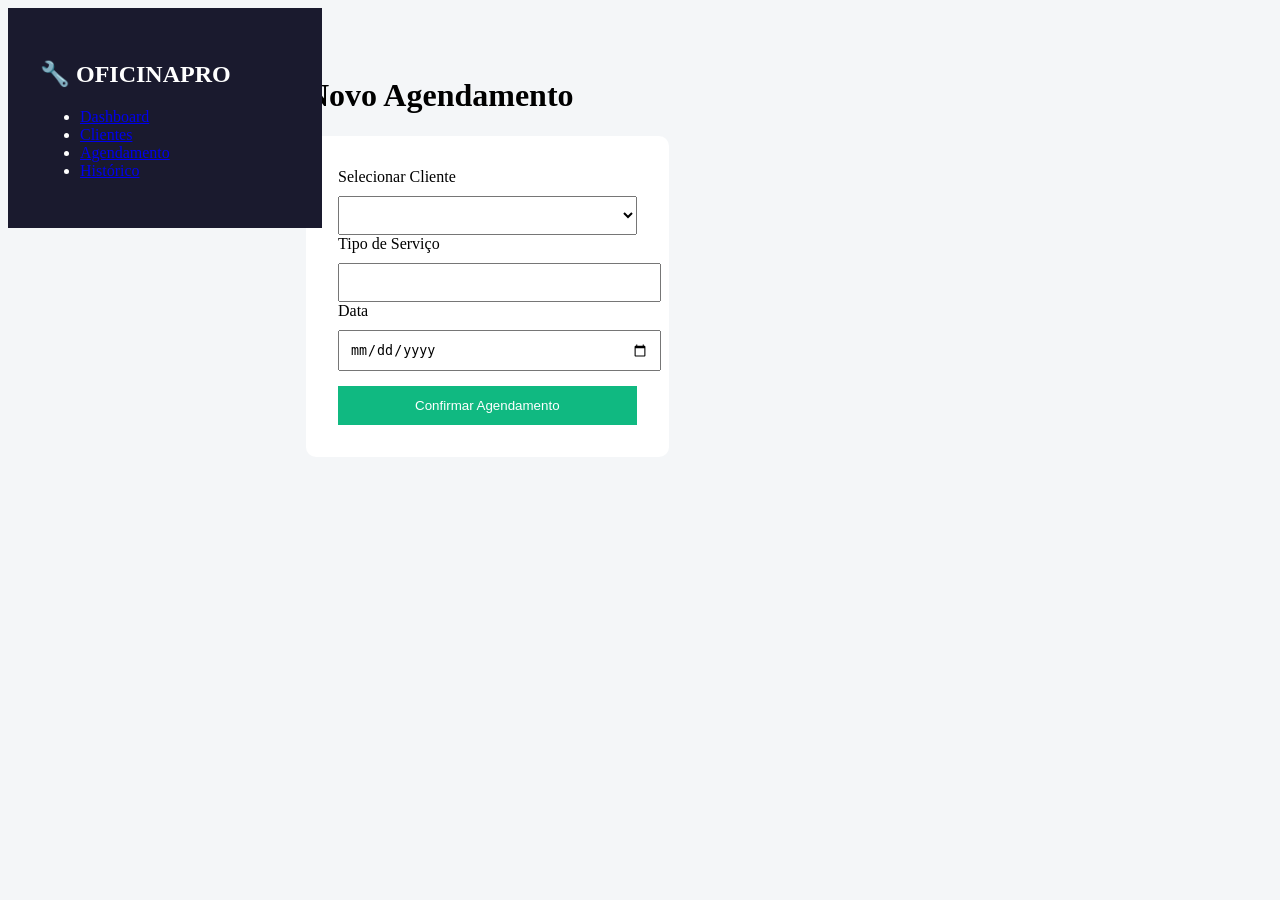
==== agendamento.html @ 490d41de "teste de front" ====
<!DOCTYPE html>
<html lang="pt-br">
<head>
    <meta charset="UTF-8">
    <title>Agendar Serviço - AutoManage</title>
    <link rel="stylesheet" href="agendamento.css">
</head>
<body>
    <nav class="sidebar">
        <h2>🔧 OFICINA<span>PRO</span></h2>
        <ul>
            <li><a href="index.html">Dashboard</a></li>
            <li><a href="cadastro.html">Clientes</a></li>
            <li><a href="agendamento.html" class="active">Agendamento</a></li>
            <li><a href="historico.html">Histórico</a></li>
        </ul>
    </nav>

    <main>
        <div class="agendamento-content">
            <h1>Novo Agendamento</h1>
            <form id="form-agendamento" class="box-agendar">
                <div class="form-group">
                    <label>Selecionar Cliente</label>
                    <select id="select-cliente" required></select>
                </div>
                <div class="form-group">
                    <label>Tipo de Serviço</label>
                    <input type="text" id="servico" required>
                </div>
                <div class="form-group">
                    <label>Data</label>
                    <input type="date" id="data" required>
                </div>
                <button type="submit" class="btn-confirmar">Confirmar Agendamento</button>
            </form>
        </div>
    </main>

    <script src="script.js"></script>
    <script>
        const clientes = getClientes();
        const select = document.getElementById('select-cliente');
        select.innerHTML = clientes.map(c => `<option value="${c.id}">${c.nome} (${c.carro})</option>`).join('');

        document.getElementById('form-agendamento').onsubmit = (e) => {
            e.preventDefault();
            const cid = select.value;
            const clienteObj = clientes.find(c => c.id == cid);
            const servicos = getServicos();
            servicos.push({
                id: Date.now(),
                cliente: clienteObj.nome,
                carro: clienteObj.carro,
                servico: document.getElementById('servico').value,
                data: document.getElementById('data').value,
                status: 'pendente'
            });
            salvarDados('oficina_servicos', servicos);
            alert('Serviço agendado!');
            window.location.href = 'historico.html';
        };
    </script>
</body>
</html>
---- agendamento.css ----
body {
  display: flex;
  font-family: 'Segoe UI';
  background: #f4f6f8;
}

.sidebar {
  width: 250px;
  background: #1a1a2e;
  color: white;
  padding: 2rem;
  position: fixed;
}

.agendamento-content {
  margin-left: 250px;
  padding: 3rem;
}

.box-agendar {
  background: white;
  padding: 2rem;
  border-radius: 10px;
  max-width: 500px;
}

select, input {
  width: 100%;
  padding: 10px;
  margin-top: 10px;
}

.btn-confirmar {
  margin-top: 15px;
  width: 100%;
  padding: 12px;
  background: #10b981;
  color: white;
  border: none;
}
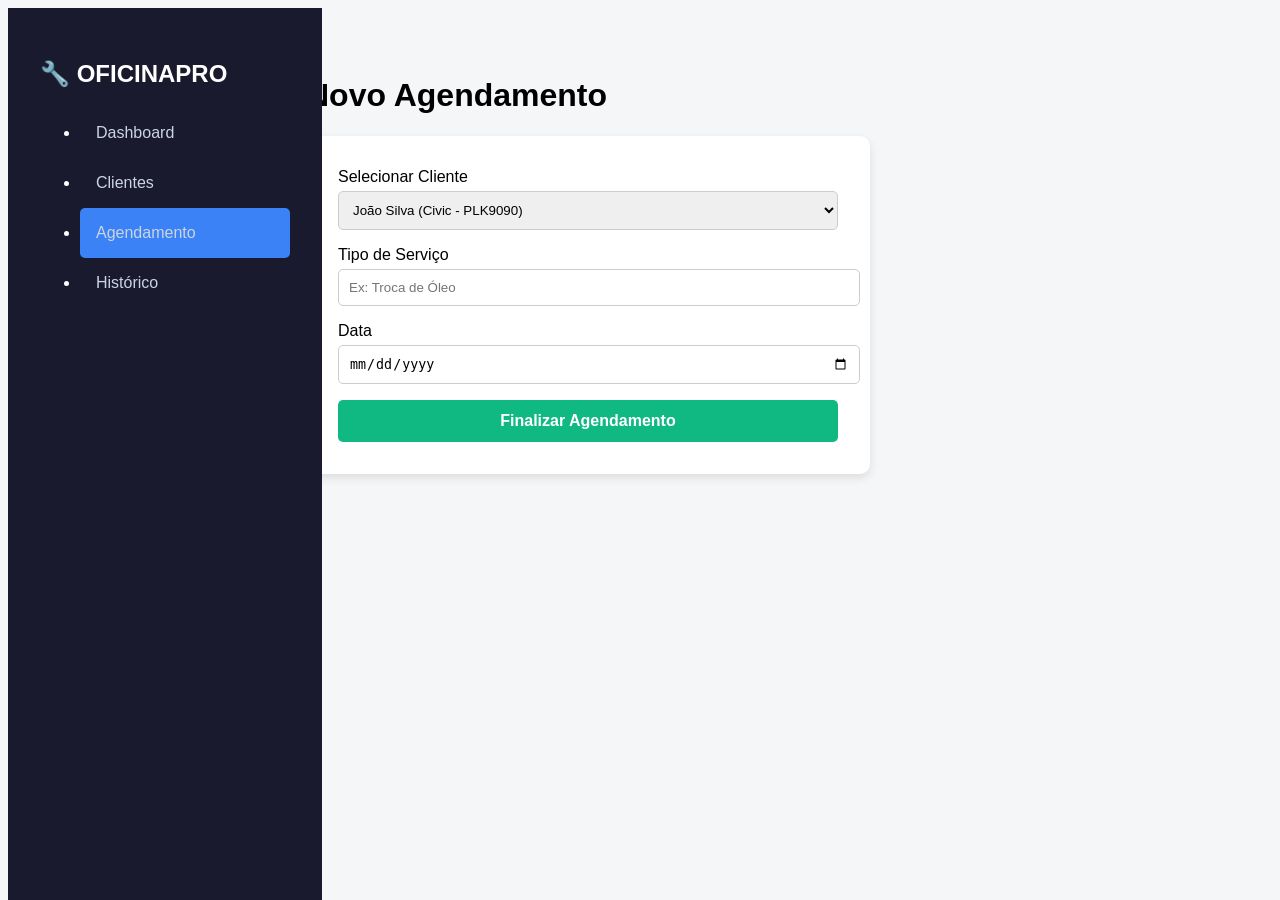
==== commit b26f4f3f: "teste front" ====
--- a/agendamento.html
+++ b/agendamento.html
@@ -2,7 +2,7 @@
 <html lang="pt-br">
 <head>
     <meta charset="UTF-8">
-    <title>Agendar Serviço - AutoManage</title>
+    <title>Agendar Serviço</title>
     <link rel="stylesheet" href="agendamento.css">
 </head>
 <body>
@@ -19,47 +19,25 @@
     <main>
         <div class="agendamento-content">
             <h1>Novo Agendamento</h1>
-            <form id="form-agendamento" class="box-agendar">
+            <div class="box-agendar">
                 <div class="form-group">
                     <label>Selecionar Cliente</label>
-                    <select id="select-cliente" required></select>
+                    <select>
+                        <option>João Silva (Civic - PLK9090)</option>
+                        <option>Maria Oliveira (Onix - ABC1234)</option>
+                    </select>
                 </div>
                 <div class="form-group">
                     <label>Tipo de Serviço</label>
-                    <input type="text" id="servico" required>
+                    <input type="text" placeholder="Ex: Troca de Óleo">
                 </div>
                 <div class="form-group">
                     <label>Data</label>
-                    <input type="date" id="data" required>
+                    <input type="date">
                 </div>
-                <button type="submit" class="btn-confirmar">Confirmar Agendamento</button>
-            </form>
+                <a href="historico.html" class="btn-confirmar">Finalizar Agendamento</a>
+            </div>
         </div>
     </main>
-
-    <script src="script.js"></script>
-    <script>
-        const clientes = getClientes();
-        const select = document.getElementById('select-cliente');
-        select.innerHTML = clientes.map(c => `<option value="${c.id}">${c.nome} (${c.carro})</option>`).join('');
-
-        document.getElementById('form-agendamento').onsubmit = (e) => {
-            e.preventDefault();
-            const cid = select.value;
-            const clienteObj = clientes.find(c => c.id == cid);
-            const servicos = getServicos();
-            servicos.push({
-                id: Date.now(),
-                cliente: clienteObj.nome,
-                carro: clienteObj.carro,
-                servico: document.getElementById('servico').value,
-                data: document.getElementById('data').value,
-                status: 'pendente'
-            });
-            salvarDados('oficina_servicos', servicos);
-            alert('Serviço agendado!');
-            window.location.href = 'historico.html';
-        };
-    </script>
 </body>
 </html>
--- a/agendamento.css
+++ b/agendamento.css
@@ -1,40 +1,51 @@
-body {
-  display: flex;
-  font-family: 'Segoe UI';
-  background: #f4f6f8;
+body { display: flex; font-family: Arial; background: #f4f6f8; }
+
+.sidebar {
+    width: 250px;
+    background: #1a1a2e;
+    color: white;
+    padding: 2rem;
+    height: 100vh;
+    position: fixed;
 }
 
-.sidebar {
-  width: 250px;
-  background: #1a1a2e;
-  color: white;
-  padding: 2rem;
-  position: fixed;
+.sidebar a {
+    display: block;
+    color: #cbd5e1;
+    text-decoration: none;
+    padding: 1rem;
 }
 
-.agendamento-content {
-  margin-left: 250px;
-  padding: 3rem;
+.sidebar a.active { background: #3b82f6; border-radius: 5px; }
+
+.agendamento-content { margin-left: 250px; padding: 3rem; width: 100%; }
+
+.box-agendar {
+    background: white;
+    padding: 2rem;
+    border-radius: 10px;
+    max-width: 500px;
+    box-shadow: 0 4px 10px rgba(0,0,0,0.1);
 }
 
-.box-agendar {
-  background: white;
-  padding: 2rem;
-  border-radius: 10px;
-  max-width: 500px;
-}
+.form-group { margin-bottom: 1rem; }
 
 select, input {
-  width: 100%;
-  padding: 10px;
-  margin-top: 10px;
+    width: 100%;
+    padding: 10px;
+    border-radius: 5px;
+    border: 1px solid #ccc;
+    margin-top: 5px;
 }
 
 .btn-confirmar {
-  margin-top: 15px;
-  width: 100%;
-  padding: 12px;
-  background: #10b981;
-  color: white;
-  border: none;
+    display: block;
+    margin-top: 15px;
+    text-align: center;
+    padding: 12px;
+    background: #10b981;
+    color: white;
+    text-decoration: none;
+    border-radius: 5px;
+    font-weight: bold;
 }
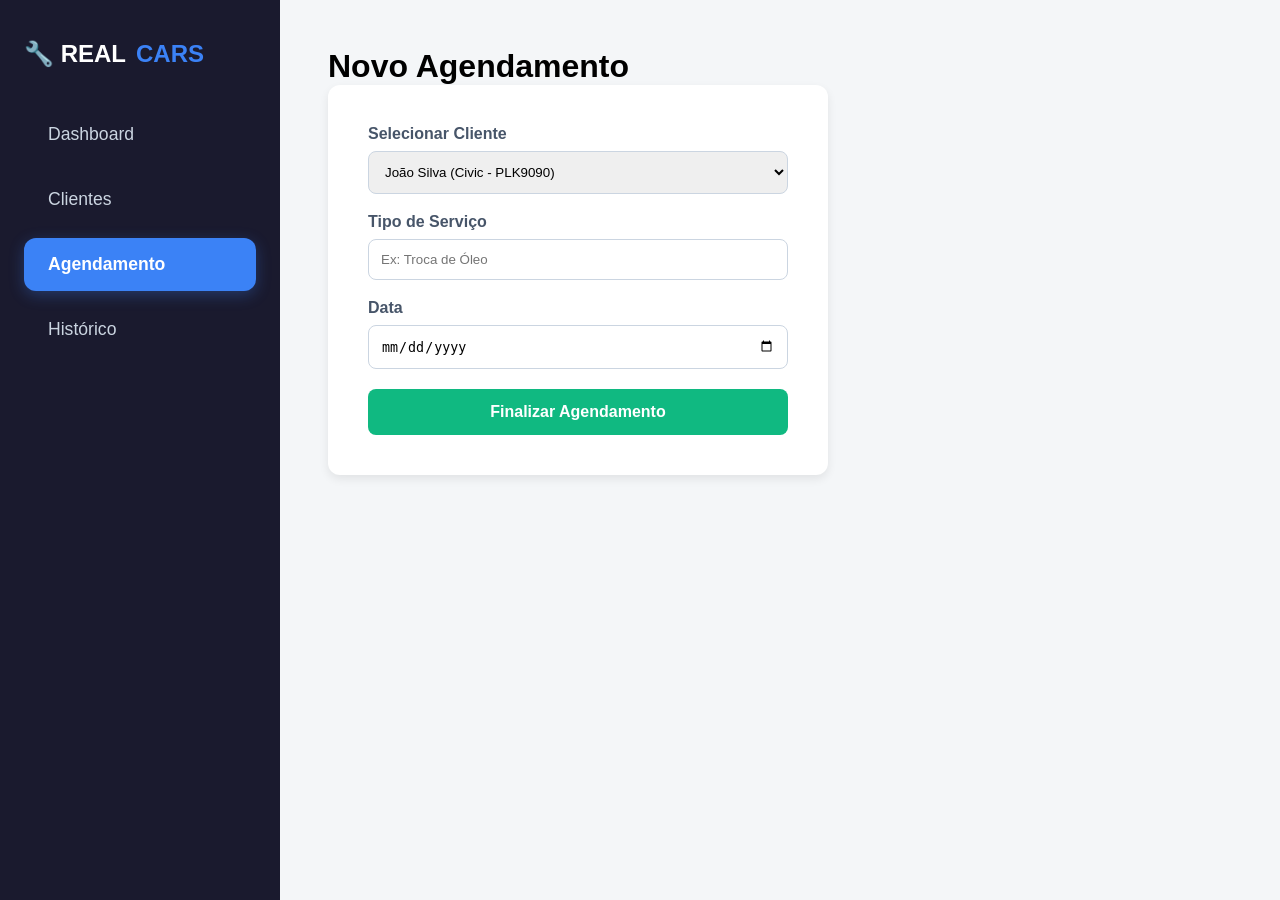
==== commit aa8bbf9f: "teste front" ====
--- a/agendamento.html
+++ b/agendamento.html
@@ -3,11 +3,12 @@
 <head>
     <meta charset="UTF-8">
     <title>Agendar Serviço</title>
+    <link rel="stylesheet" href="sidebar.css">
     <link rel="stylesheet" href="agendamento.css">
 </head>
 <body>
     <nav class="sidebar">
-        <h2>🔧 OFICINA<span>PRO</span></h2>
+        <h2>🔧 REAL<span>CARS</span></h2>
         <ul>
             <li><a href="index.html">Dashboard</a></li>
             <li><a href="cadastro.html">Clientes</a></li>
@@ -15,7 +16,6 @@
             <li><a href="historico.html">Histórico</a></li>
         </ul>
     </nav>
-
     <main>
         <div class="agendamento-content">
             <h1>Novo Agendamento</h1>
--- a/sidebar.css
+++ b/sidebar.css
@@ -0,0 +1,54 @@
+/* sidebar.css */
+.sidebar {
+    width: 280px;
+    height: 100vh;
+    background-color: #1a1a2e;
+    padding: 2.5rem 1.5rem;
+    position: fixed;
+    left: 0;
+    top: 0;
+    display: flex;
+    flex-direction: column;
+    z-index: 1000;
+}
+
+.sidebar h2 {
+    color: #ffffff;
+    font-family: sans-serif;
+    margin-bottom: 2.5rem;
+    display: flex;
+    align-items: center;
+    gap: 10px;
+}
+
+.sidebar h2 span { color: #3b82f6; }
+
+.sidebar ul {
+    list-style: none;
+    padding: 0;
+}
+
+.sidebar li { margin-bottom: 12px; }
+
+.sidebar a {
+    display: block;
+    color: #cbd5e1;
+    text-decoration: none;
+    padding: 1rem 1.5rem;
+    font-family: sans-serif;
+    border-radius: 12px;
+    transition: 0.3s;
+    font-size: 1.1rem;
+}
+
+.sidebar a:hover {
+    background-color: rgba(255, 255, 255, 0.05);
+    color: #fff;
+}
+
+.sidebar a.active {
+    background-color: #3b82f6;
+    color: #ffffff;
+    font-weight: bold;
+    box-shadow: 0 4px 15px rgba(59, 130, 246, 0.3);
+}
--- a/agendamento.css
+++ b/agendamento.css
@@ -1,51 +1,9 @@
+* { margin: 0; padding: 0; box-sizing: border-box; }
 body { display: flex; font-family: Arial; background: #f4f6f8; }
-
-.sidebar {
-    width: 250px;
-    background: #1a1a2e;
-    color: white;
-    padding: 2rem;
-    height: 100vh;
-    position: fixed;
-}
-
-.sidebar a {
-    display: block;
-    color: #cbd5e1;
-    text-decoration: none;
-    padding: 1rem;
-}
-
-.sidebar a.active { background: #3b82f6; border-radius: 5px; }
-
-.agendamento-content { margin-left: 250px; padding: 3rem; width: 100%; }
-
-.box-agendar {
-    background: white;
-    padding: 2rem;
-    border-radius: 10px;
-    max-width: 500px;
-    box-shadow: 0 4px 10px rgba(0,0,0,0.1);
-}
-
-.form-group { margin-bottom: 1rem; }
-
-select, input {
-    width: 100%;
-    padding: 10px;
-    border-radius: 5px;
-    border: 1px solid #ccc;
-    margin-top: 5px;
-}
-
-.btn-confirmar {
-    display: block;
-    margin-top: 15px;
-    text-align: center;
-    padding: 12px;
-    background: #10b981;
-    color: white;
-    text-decoration: none;
-    border-radius: 5px;
-    font-weight: bold;
-}+main { margin-left: 280px; padding: 3rem; width: 100%; }
+.box-agendar { background: white; padding: 2.5rem; border-radius: 12px; max-width: 500px; box-shadow: 0 4px 10px rgba(0,0,0,0.08); }
+.form-group { margin-bottom: 1.2rem; }
+label { font-weight: bold; color: #475569; }
+select, input { width: 100%; padding: 12px; border-radius: 8px; border: 1px solid #cbd5e1; margin-top: 8px; }
+.btn-confirmar { display: block; margin-top: 20px; text-align: center; padding: 14px; background: #10b981; color: white; text-decoration: none; border-radius: 8px; font-weight: bold; transition: 0.3s; }
+.btn-confirmar:hover { background: #059669; }
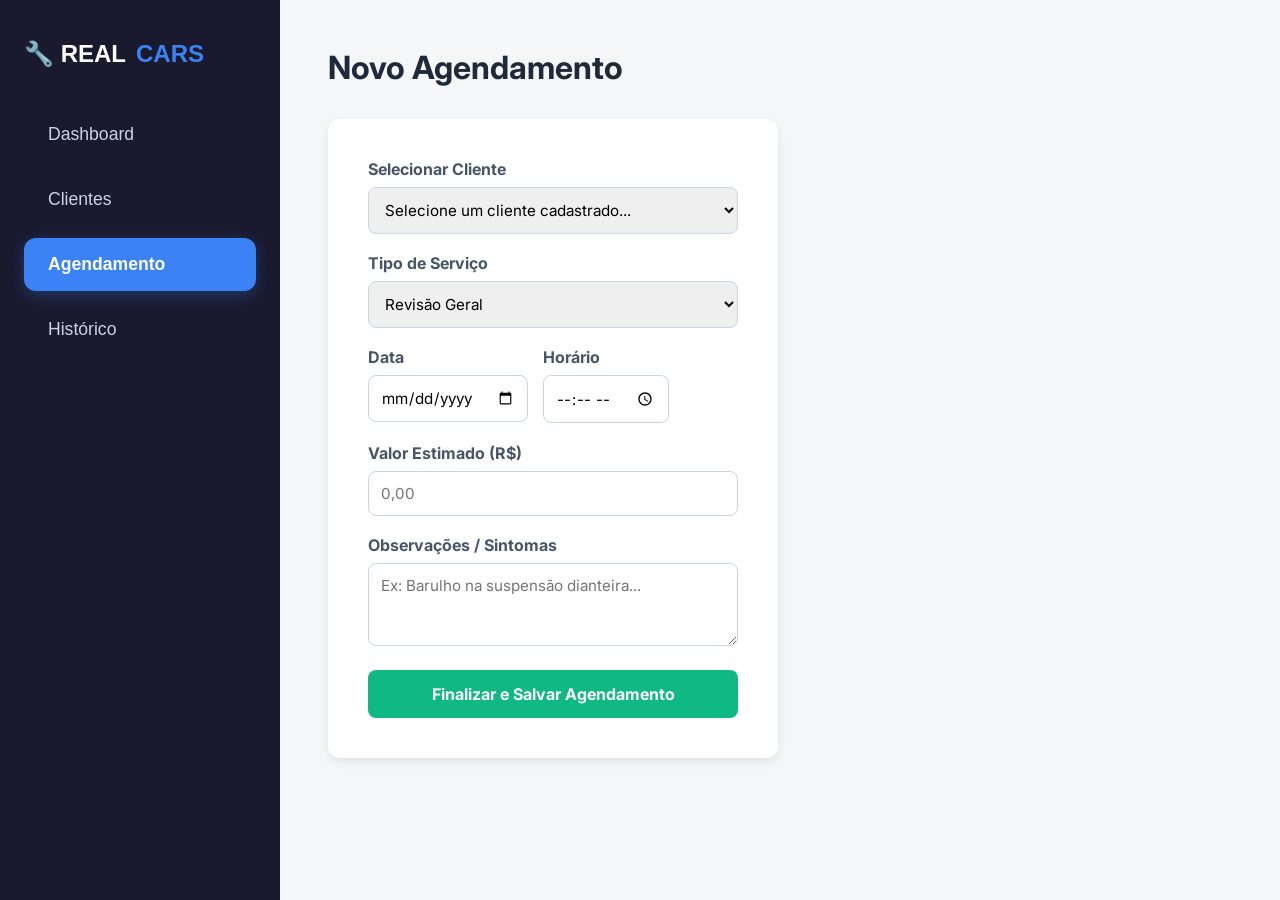
==== commit 1b18b2af: "teste" ====
--- a/agendamento.html
+++ b/agendamento.html
@@ -2,7 +2,7 @@
 <html lang="pt-br">
 <head>
     <meta charset="UTF-8">
-    <title>Agendar Serviço</title>
+    <title>Agendar Serviço - REAL CARS</title>
     <link rel="stylesheet" href="sidebar.css">
     <link rel="stylesheet" href="agendamento.css">
 </head>
@@ -16,26 +16,54 @@
             <li><a href="historico.html">Histórico</a></li>
         </ul>
     </nav>
+
     <main>
         <div class="agendamento-content">
             <h1>Novo Agendamento</h1>
+            
             <div class="box-agendar">
                 <div class="form-group">
                     <label>Selecionar Cliente</label>
                     <select>
+                        <option value="">Selecione um cliente cadastrado...</option>
                         <option>João Silva (Civic - PLK9090)</option>
                         <option>Maria Oliveira (Onix - ABC1234)</option>
                     </select>
                 </div>
+
                 <div class="form-group">
                     <label>Tipo de Serviço</label>
-                    <input type="text" placeholder="Ex: Troca de Óleo">
+                    <select>
+                        <option>Revisão Geral</option>
+                        <option>Troca de Óleo</option>
+                        <option>Alinhamento e Balanceamento</option>
+                        <option>Sistema de Freios</option>
+                        <option>Outros (Descrever abaixo)</option>
+                    </select>
                 </div>
+
+                <div class="form-row">
+                    <div class="form-group">
+                        <label>Data</label>
+                        <input type="date">
+                    </div>
+                    <div class="form-group">
+                        <label>Horário</label>
+                        <input type="time">
+                    </div>
+                </div>
+
                 <div class="form-group">
-                    <label>Data</label>
-                    <input type="date">
+                    <label>Valor Estimado (R$)</label>
+                    <input type="number" step="0.01" placeholder="0,00">
                 </div>
-                <a href="historico.html" class="btn-confirmar">Finalizar Agendamento</a>
+
+                <div class="form-group">
+                    <label>Observações / Sintomas</label>
+                    <textarea rows="3" placeholder="Ex: Barulho na suspensão dianteira..."></textarea>
+                </div>
+
+                <a href="historico.html" class="btn-confirmar">Finalizar e Salvar Agendamento</a>
             </div>
         </div>
     </main>
--- a/agendamento.css
+++ b/agendamento.css
@@ -1,9 +1,105 @@
+/* Importando uma fonte mais moderna e legível */
+@import url('https://fonts.googleapis.com/css2?family=Inter:wght@400;600;700&display=swap');
+
 * { margin: 0; padding: 0; box-sizing: border-box; }
-body { display: flex; font-family: Arial; background: #f4f6f8; }
+
+body { 
+    display: flex; 
+    font-family: 'Inter', Arial, sans-serif; 
+    background: #f4f6f8; 
+    color: #334155;
+}
+
 main { margin-left: 280px; padding: 3rem; width: 100%; }
-.box-agendar { background: white; padding: 2.5rem; border-radius: 12px; max-width: 500px; box-shadow: 0 4px 10px rgba(0,0,0,0.08); }
+
+h1 { margin-bottom: 2rem; color: #1e293b; font-weight: 700; }
+
+/* Container para as duas colunas */
+.agendamento-container {
+    display: flex;
+    gap: 2rem;
+    align-items: flex-start;
+}
+
+/* Coluna do Formulário (Mantendo sua estrutura) */
+.box-agendar { 
+    background: white; 
+    padding: 2.5rem; 
+    border-radius: 12px; 
+    width: 450px; 
+    box-shadow: 0 4px 10px rgba(0,0,0,0.08); 
+}
+
 .form-group { margin-bottom: 1.2rem; }
-label { font-weight: bold; color: #475569; }
-select, input { width: 100%; padding: 12px; border-radius: 8px; border: 1px solid #cbd5e1; margin-top: 8px; }
-.btn-confirmar { display: block; margin-top: 20px; text-align: center; padding: 14px; background: #10b981; color: white; text-decoration: none; border-radius: 8px; font-weight: bold; transition: 0.3s; }
-.btn-confirmar:hover { background: #059669; }+label { font-weight: bold; color: #475569; display: block; margin-bottom: 8px; }
+
+select, input, textarea { 
+    width: 100%; 
+    padding: 12px; 
+    border-radius: 8px; 
+    border: 1px solid #cbd5e1; 
+    font-family: inherit;
+    font-size: 0.95rem;
+}
+
+.form-row { display: flex; gap: 15px; }
+
+.btn-confirmar { 
+    display: block; 
+    margin-top: 20px; 
+    text-align: center; 
+    padding: 14px; 
+    background: #10b981; 
+    color: white; 
+    text-decoration: none; 
+    border-radius: 8px; 
+    font-weight: bold; 
+    transition: 0.3s; 
+}
+.btn-confirmar:hover { background: #059669; }
+
+/* --- COLUNA DO CHECKLIST (O que preenche o branco) --- */
+.checklist-entrada {
+    background: white;
+    padding: 2.5rem;
+    border-radius: 12px;
+    flex: 1; /* Ocupa o resto da tela */
+    box-shadow: 0 4px 10px rgba(0,0,0,0.08);
+    border-top: 5px solid #10b981; /* Detalhe com a sua cor */
+}
+
+.checklist-entrada h3 {
+    margin-bottom: 1.5rem;
+    color: #1e293b;
+}
+
+.check-item {
+    display: flex;
+    align-items: center;
+    margin-bottom: 1rem;
+    padding-bottom: 10px;
+    border-bottom: 1px solid #f1f5f9;
+}
+
+.check-item input[type="checkbox"] {
+    width: 20px;
+    height: 20px;
+    margin-right: 12px;
+    accent-color: #10b981; /* Cor do check combinando com o botão */
+    cursor: pointer;
+}
+
+.check-item label {
+    font-weight: normal;
+    margin-top: 0;
+    cursor: pointer;
+}
+
+.aviso-footer {
+    margin-top: 2rem;
+    padding: 1rem;
+    background: #ecfdf5;
+    border-radius: 8px;
+    color: #065f46;
+    font-size: 0.85rem;
+}
